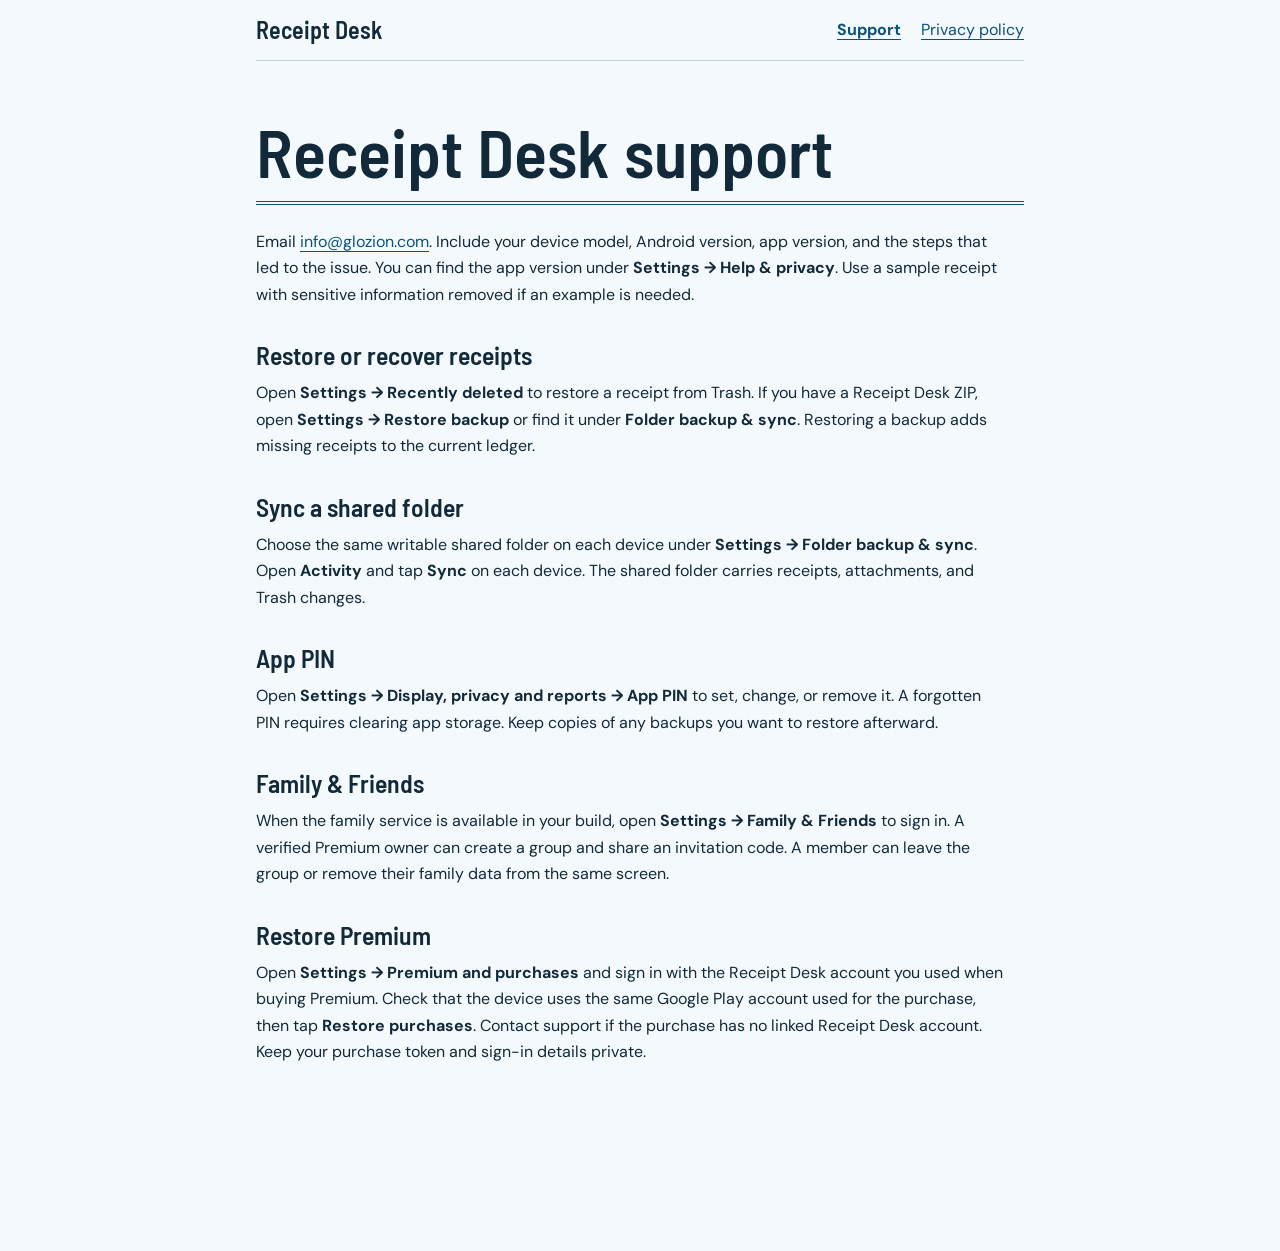
==== index.html @ a340acbf "Publish Receipt Desk support and privacy policy" ====
<!doctype html>
<html lang="en">
<head>
  <meta charset="utf-8">
  <meta name="viewport" content="width=device-width, initial-scale=1">
  <meta http-equiv="refresh" content="0; url=./support.html">
  <title>Receipt Desk</title>
</head>
<body>
  <a href="./support.html">Receipt Desk support</a>
  <a href="./privacy.html">Privacy policy</a>
</body>
</html>
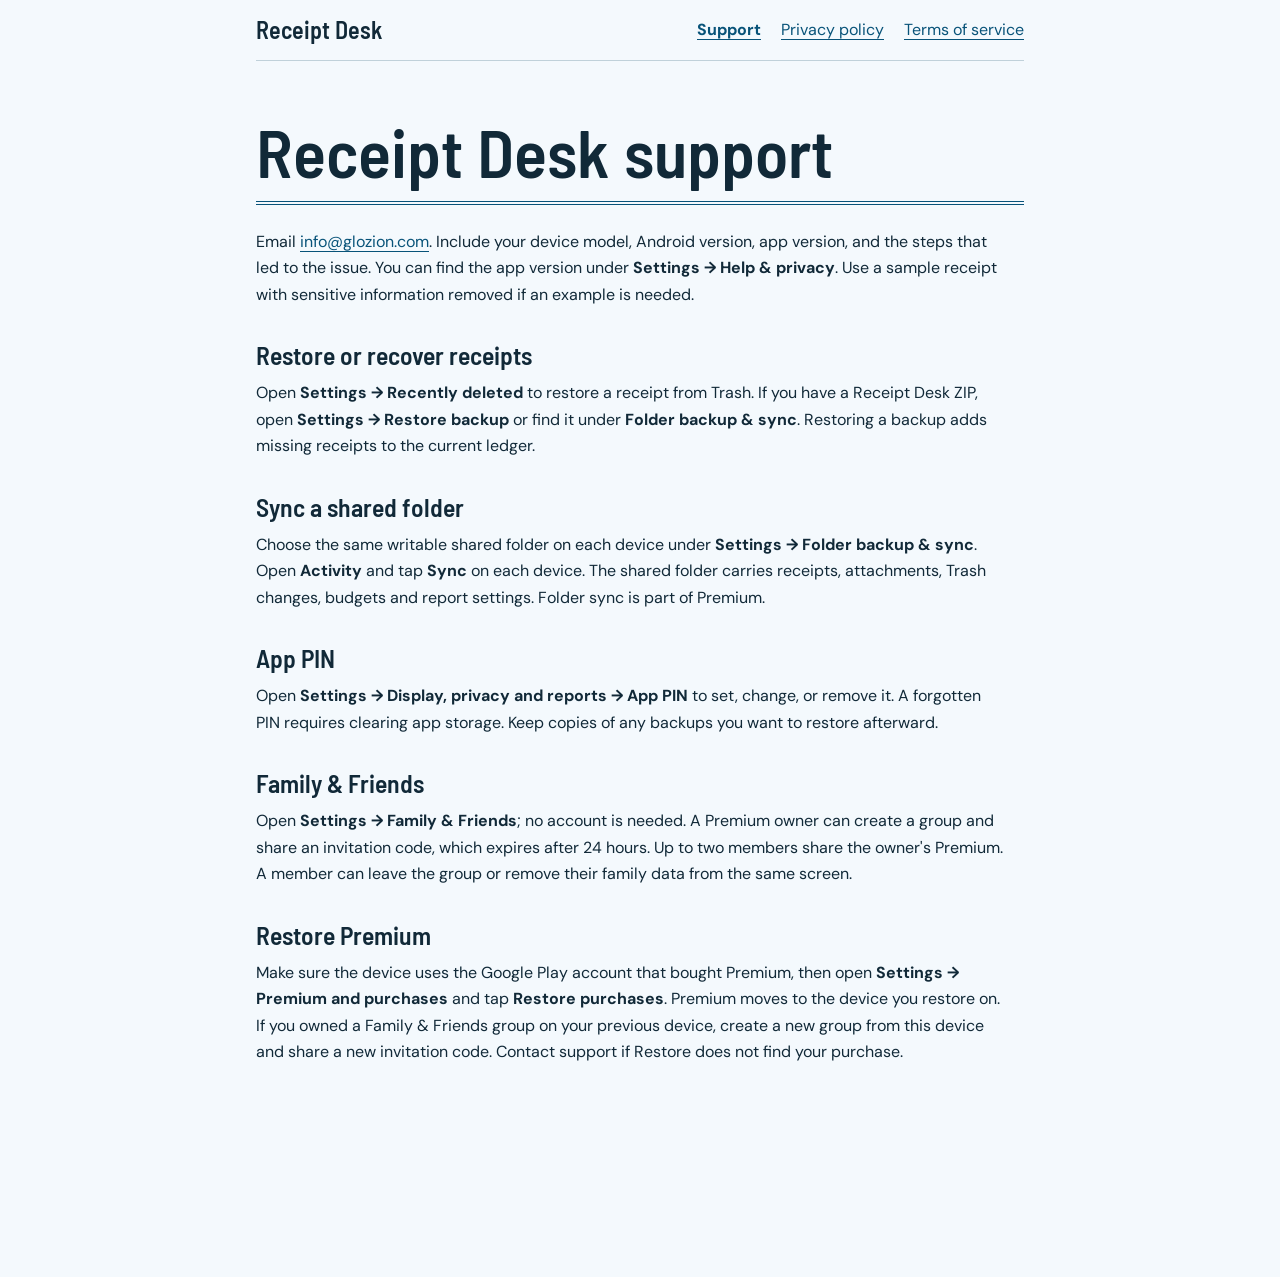
==== commit c957fce5: "Add terms of service and link it from every page Covers AI extraction accuracy, free scans and rewar" ====
--- a/index.html
+++ b/index.html
@@ -9,5 +9,6 @@
 <body>
   <a href="./support.html">Receipt Desk support</a>
   <a href="./privacy.html">Privacy policy</a>
+  <a href="./terms.html">Terms of service</a>
 </body>
 </html>
